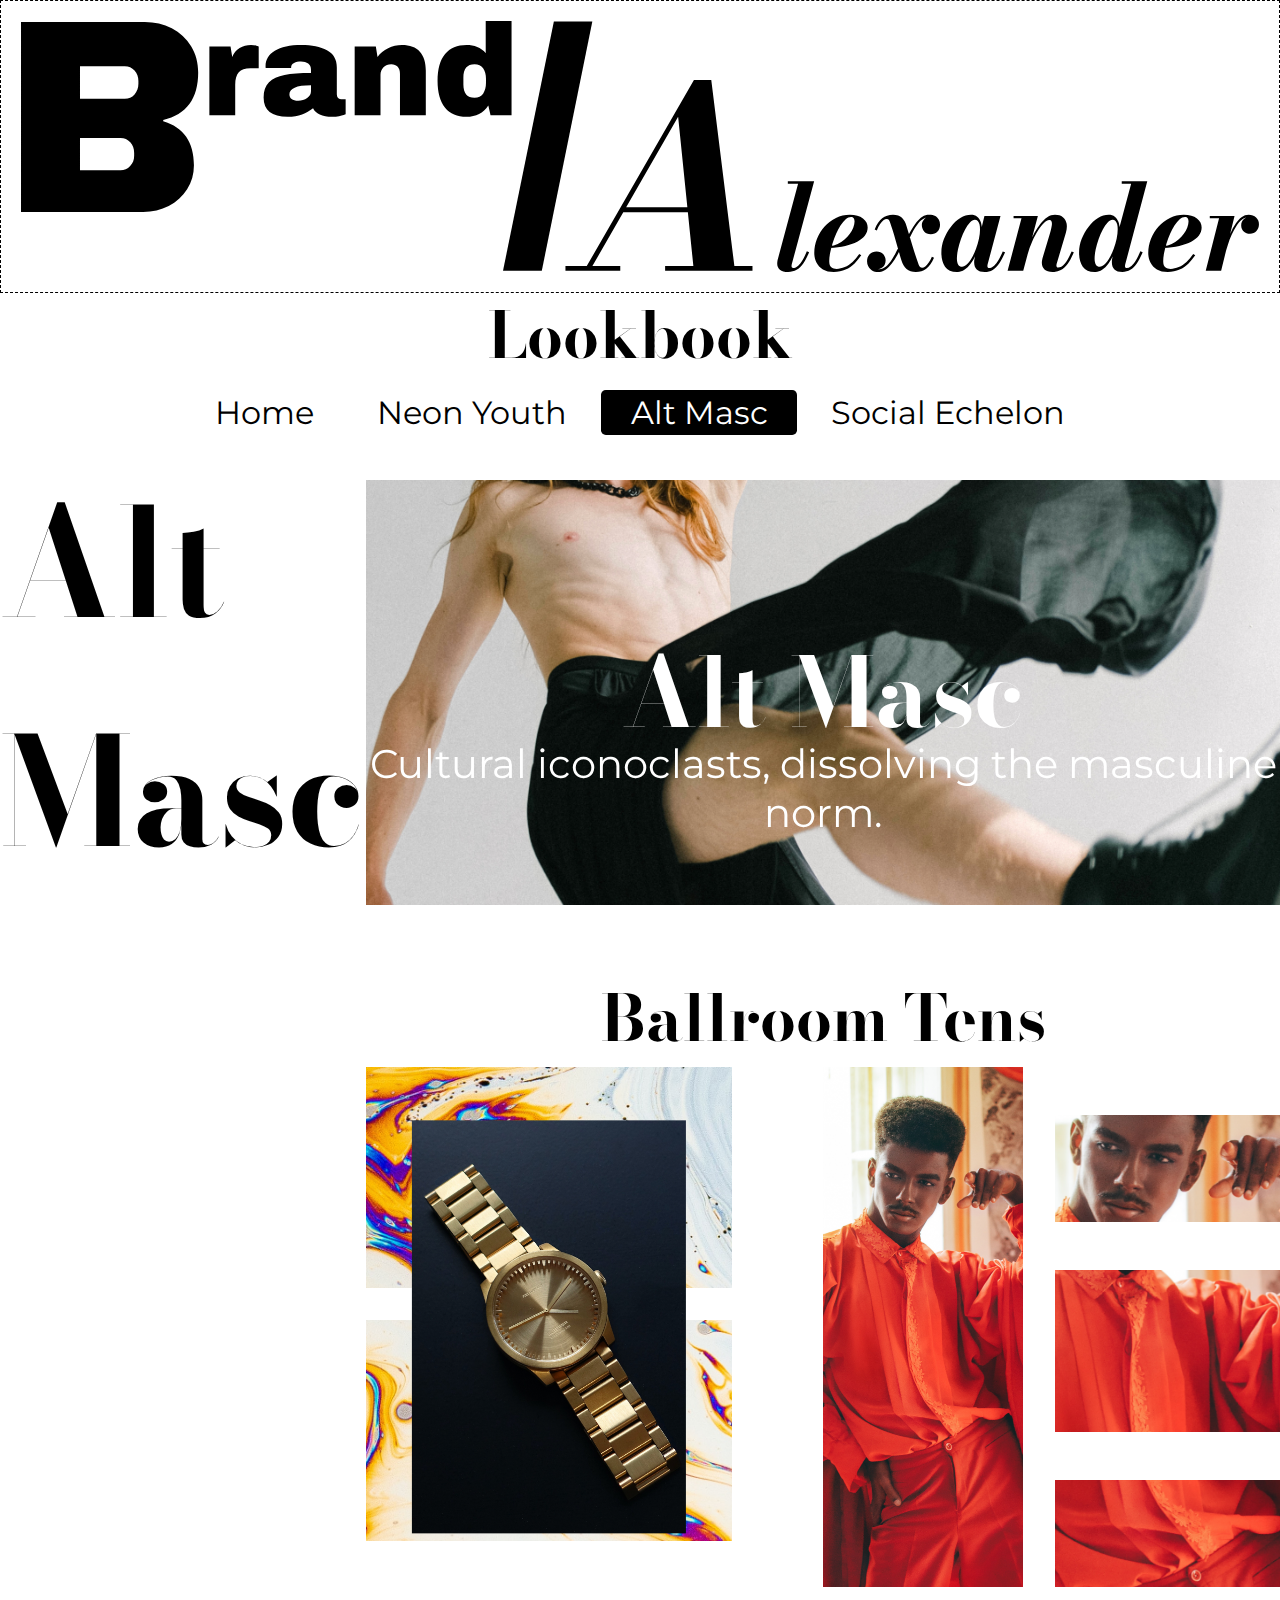
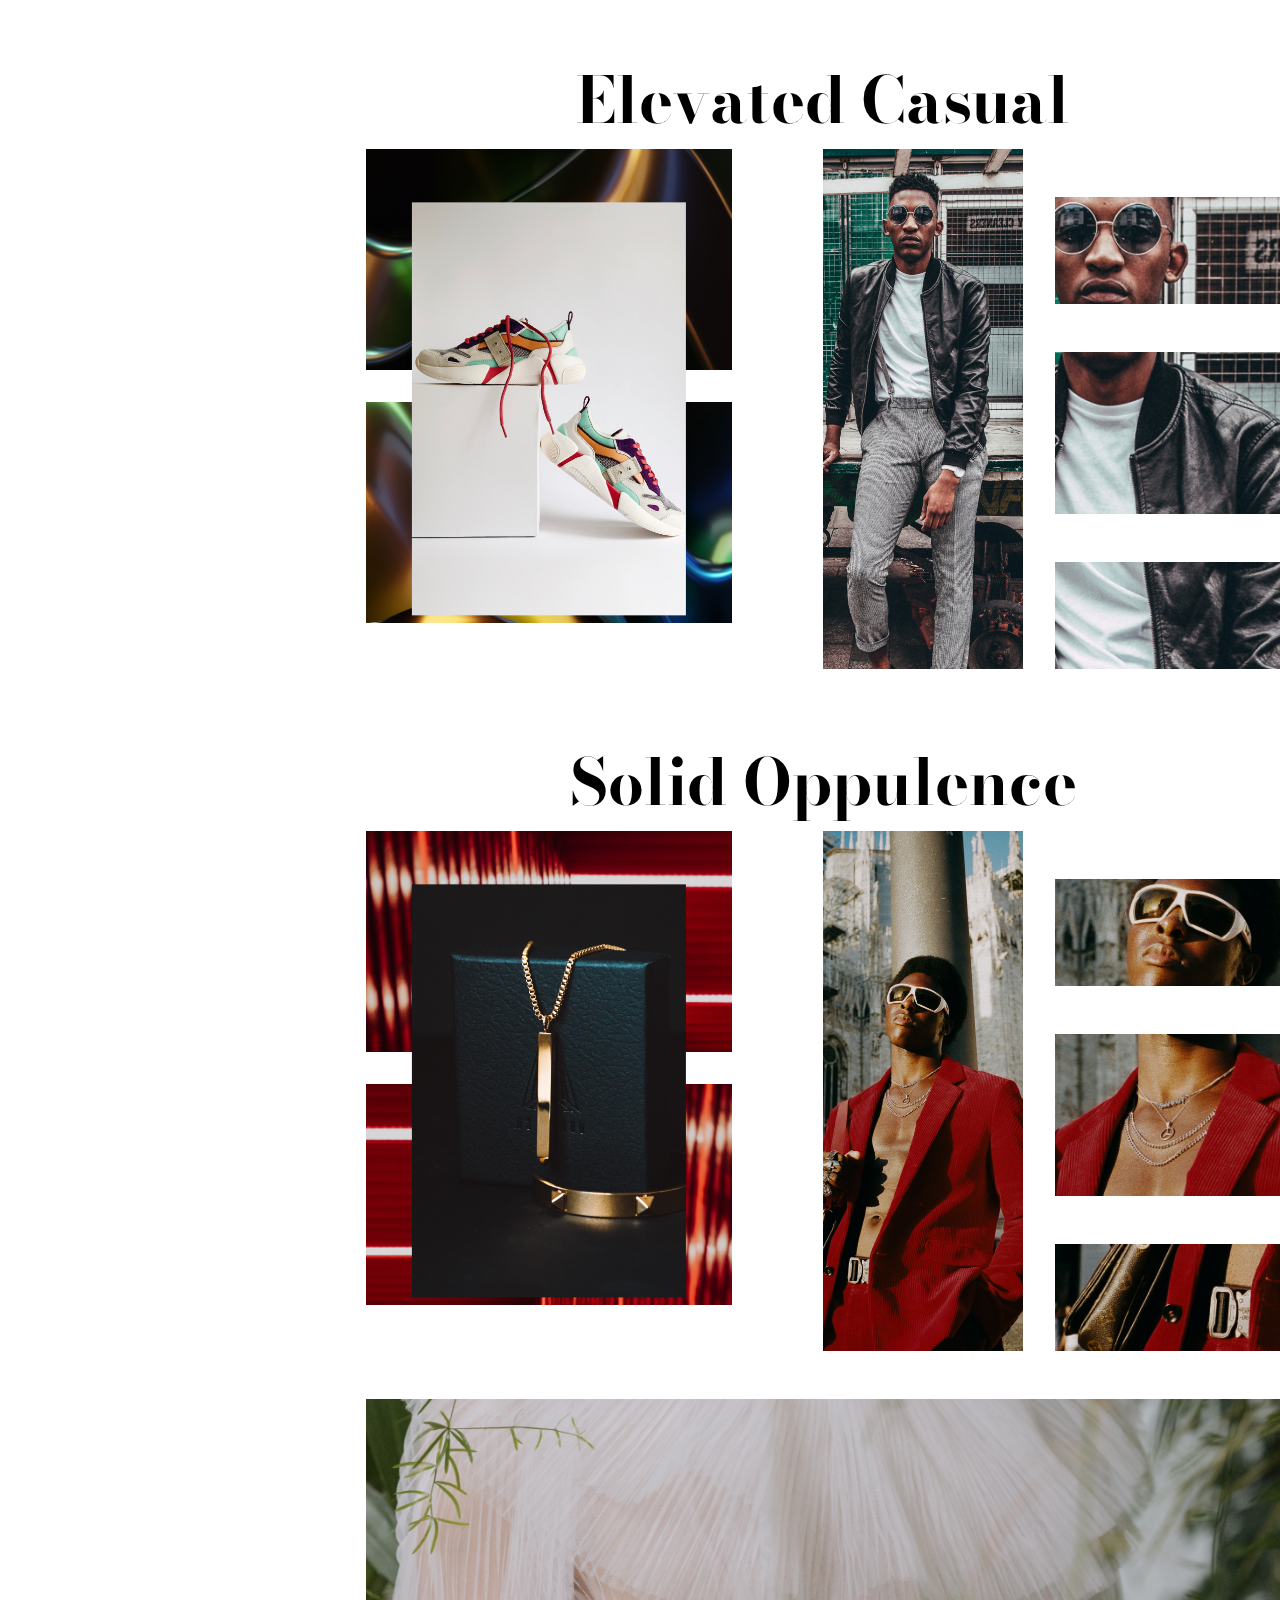
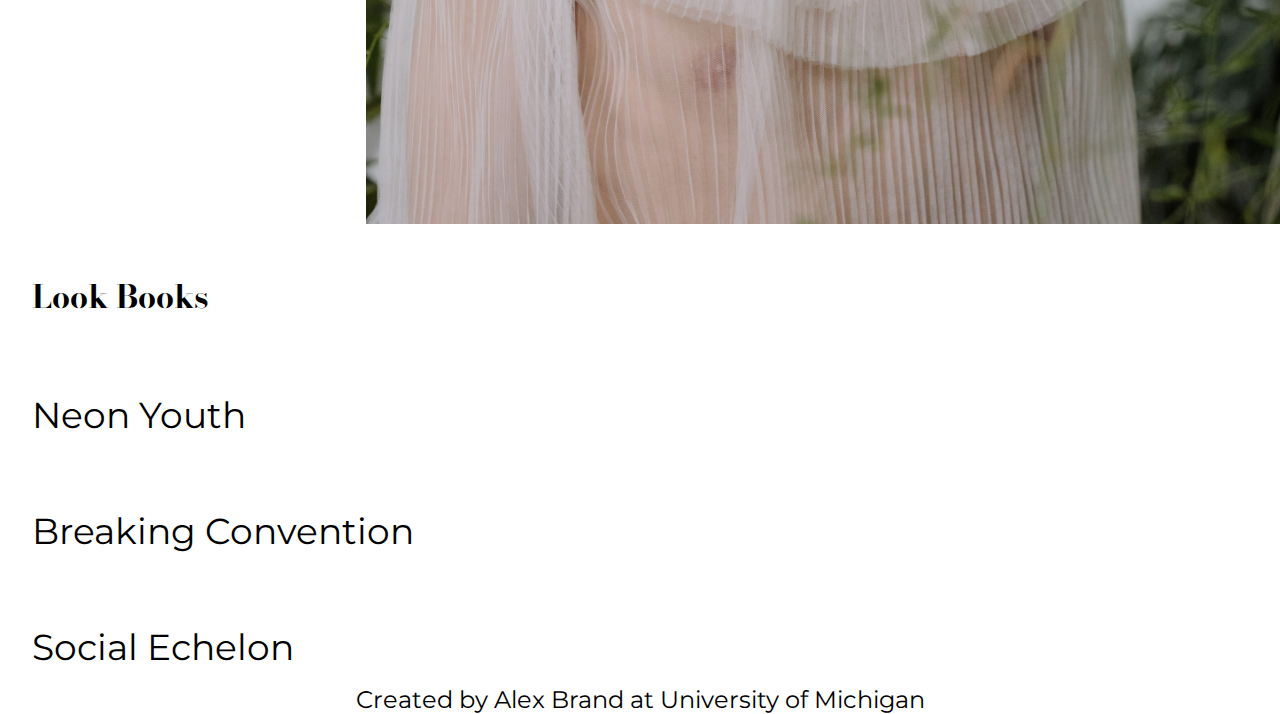
==== alt_masc.html @ 90c5f8cb "Add files via upload" ====
<!DOCTYPE html>
<html lang ="en">
    <head>
        <meta charset="UTF-8">
        <meta name="keywords" content="HTML, CSS,">
        <meta name="description" content="Contemporary fashion lookbook">
        <meta name="author" content="Alex Brand">
        <meta name="viewport" content="width=device-width, initial-scale=1.0">
        <title>Look Book!</title>
        <link rel="preconnect" href="https://fonts.googleapis.com">
        <link rel="preconnect" href="https://fonts.gstatic.com" crossorigin>
        <link href="https://fonts.googleapis.com/css2?family=Bodoni+Moda:opsz,wght@6..96,700&family=Montserrat&display=swap" rel="stylesheet">
        <link rel = "stylesheet" href = "css/alt_masc.css">
    </head>
    <body>
        <a class = "skip" href="#skip">Skip to Main Content</a>
        <header>
            <div id="logo">
                <a href = "index.html"><img src ="images/fp339_logo.svg" alt="brand alexander logo"></a>
            </div>

            <h1>Lookbook</h1>

            <nav id="header_nav">
                <ul>
                    <li id = "home"><a href="index.html">Home</a></li>
                    <li id = "neon"><a href="neon_youth.html">Neon Youth</a></li>
                    <li id = "alt_masc" class="focus"><a href="alt_masc.html">Alt Masc</a></li>
                    <li id = "echelon"><a href="social_echelon.html">Social Echelon</a></li>
                </ul>
            </nav>

        </header>

        <main id = "skip" class = "flex">
            <aside id="hide">
                <h2 id = "sticky_slide">Alt Masc</h2>
            </aside>
            <div>
                <div id="header_hero" class="tabbed" tabindex="0">
                    <img src="images/home/black_skirt_kick.png" alt="man in black flowing skirt and combat boots kicking towards the">
                        <h2 class="tabbed" tabindex="0">Alt Masc</h2>
                        <p class="tabbed" tabindex="0">
                            Cultural iconoclasts, dissolving the masculine norm.
                        </p>
                </div>

                <div class="section_header">
                    <h2 class="tabbed" tabindex="0">Ballroom Tens</h2>
                </div>

                <div class = "model_right flex">
                    <div class="product_spread tabbed" tabindex="0" aria-describedby="gold_watch">
                        <!--Because the img below with id="gold_watch" is skipped by tab indexing due to the necessity of treating this div and it's contents as 1 object for
                        tab accessibility, the aria-describedby attribute is supplied to access the alt text of the image when viewed by screen readers-->
                        <div class="product">
                            <img class="product_image" src="images/breaking_convention/gold_watch.png" alt="minimalist, masculine gold time piece">
                            <span id="gold_watch" class="aria_alt">minimalist, masculine, gold time piece</span>
                        </div>

                        <div class="product_background flex">
                            <img src="images/breaking_convention/neg_swirl_top.png" alt=""> <!--background image-->
                            <img src="images/breaking_convention/neg_swirl_bot.png" alt=""> <!--background image-->
                        </div>
                    </div>
                    <div class="model_spread flex">
                        <div id="ballroom_tens" class="fashion_img tabbed" role = "img" aria-label="young black man with high top fade wearing a flowey, caped, saffron orange, suit set" tabindex="0">
                            <!--Image included as background image to facilitate easier layout construction. 
                                role = img specifies how aria readers should categorize this div 
                                and the aria-label specifies alt text for screen readers-->
                        </div>
                        <div class="details">
                            <div class="detail_thumb tabbed" tabindex="0">
                                <img src="images/breaking_convention/vogue_cut1.png" alt="detail crop of the young man's facial expression and angular hand gesture reminiscent of queer ballroom culture">
                            </div>

                            <div class="detail_thumb tabbed" tabindex="0">
                                <img src="images/breaking_convention/vogue_cut2.png" alt="detail crop of the front panel details of the young man's dress shirt with floral embroidered detailing down the button line">
                            </div>

                            <div class="detail_thumb tabbed" tabindex="0">
                                <img src="images/breaking_convention/vogue_cut3.png" alt="detail crop of the lower section of the dress shirt tucked into the clean waistline of the suit pants">
                            </div>
                        </div>
                    </div>
                </div>

                <div class="section_header">
                    <h2 class = "tabbed" tabindex="0">Elevated Casual</h2>
                </div>

                <div class = "model_left flex">
                    <div class="product_spread tabbed" tabindex="0" aria-describedby="designer_shoe"> 
                        <!--Because the img below with id="designer_shoe" is skipped by tab indexing due to the necessity of treating this div and it's contents as 1 object for
                        tab accessibility, the aria-describedby attribute is supplied to access the alt text of the image when viewed by screen readers-->
                        <div class="product">
                            <img class="product_image" src="images/breaking_convention/designer_shoe.png" alt="white, red, orange, and teal designer tennis shoes with athletic detailing">
                            <span id="designer_shoe" class="aria_alt">white, red, orange and teal designer shoes with athletic detailing</span>
                        </div>

                        <div class="product_background flex">
                            <img src="images/breaking_convention/wave_top.png" alt=""> <!--background image-->
                            <img src="images/breaking_convention//wave_bottom.png" alt=""> <!--background image-->
                        </div>
                    </div>
                    <div class="model_spread flex">
                        <div id="elevated_casual" class="fashion_img tabbed" role = "img" aria-label="young black man wearing round sunglasses, a black leather jacket, and grey plaid dresspants with suspenders" tabindex="0">
                            <!--Image included as background image to facilitate easier layout construction. 
                                role = img specifies how aria readers should categorize this div 
                                and the aria-label specifies alt text for screen readers-->
                        </div>
                        <div class="details">
                            <div class="detail_thumb tabbed" tabindex="0">
                                <img src="images/breaking_convention/leather_cut1.png" alt="detail crop of young man wearing round sunglasses">
                            </div>

                            <div class="detail_thumb tabbed" tabindex="0">
                                <img src="images/breaking_convention/leather_cut2.png" alt="detail crop of sporty colar details on black leather jacket">
                            </div>

                            <div class="detail_thumb tabbed" tabindex="0">
                                <img src="images/breaking_convention/leather_cut3.png" alt="detail crop of zipper detail and paired white t-shirt on black leather jacket">
                            </div>
                        </div>
                    </div>
                </div>

                <div class="section_header">
                    <h2 class="tabbed" tabindex="0">Solid Oppulence</h2>
                </div>

                <div class = "model_right flex">
                    <div class="product_spread tabbed" tabindex="0" aria-describedby="gold_jewelery">
                        <!--Because the img below with id="gold_jewelry" is skipped by tab indexing due to the necessity of treating this div and it's contents as 1 object for
                        tab accessibility, the aria-describedby attribute is supplied to access the alt text of the image when viewed by screen readers-->
                        <div class="product">
                            <img class="product_image" src="images/breaking_convention/gold_jewelery.png" alt="rectangular gold pendant charm on gold chain paired with gold, pyramid spike bangle">
                            <span id="gold_jewelery" class="aria_alt">rectangular gold pendant charm on gold chain paired with gold, pyramid spike bangle</span>
                        </div>

                        <div class="product_background flex">
                            <img src="images/breaking_convention/redelectric_top.png" alt=""> <!--background image-->
                            <img src="images/breaking_convention/redelectric_bottom.png" alt=""> <!--background image-->
                        </div>
                    </div>
                    <div class="model_spread flex">
                        <div id="solid_opulence" class="fashion_img tabbed" role="img" aria-label="black man wearing a maroon suit jacket, lots of jewelry, white sunglasses, and a louis vuitton side satchel" tabindex="0">
                            <!--Image included as background image to facilitate easier layout construction. 
                                role = img specifies how aria readers should categorize this div 
                                and the aria-label specifies alt text for screen readers-->
                        </div>
                        <div class="details">
                            <div class="detail_thumb tabbed" tabindex="0">
                                <img src="images/breaking_convention/vuitton_cut1.png" alt="detail crop of futuristic, squared white sunglasses">
                            </div>

                            <div class="detail_thumb tabbed" tabindex="0">
                                <img src="images/breaking_convention/vuitton_cut2.png" alt="detail crop of man's jewelry including a mercedes benz emblem, chunky silver chains, and a necklace spelling focus backwards ">
                            </div>

                            <div class="detail_thumb tabbed" tabindex="0">
                                <img src="images/breaking_convention/vuitton_cut3.png" alt="detail crop of designer belt, and louis vuitton print">
                            </div>
                        </div>
                    </div>
                </div>

                <div id="footer_img" class="tabbed" tabindex="0">
                    <img src="images/breaking_convention/femme.png" alt="young man wearing a shear, pleated, white chiffon blouse with oversized, radial colar">
            </div>
        </main>

        <footer>
            <div>
                <h3 class="tabbed" tabindex="0">Look Books</h3>
                <ul id="footer_nav">
                    <li><a href="neon_youth.html" class="tabbed">Neon Youth</a></li>
                    <li><a href="breaking_conventions.html" class="tabbed">Breaking Convention</a></li>
                    <li><a href="social_echelon.html" class="tabbed">Social Echelon</a></li>
                </ul>
            </div>
            <p>Created by Alex Brand at University of Michigan</p>
        </footer>
    </body>
</html>
---- css/alt_masc.css ----
/* Default body styles */
body {width: 100%; margin: 0; background-color:white;}
h1, h2, h3 {font-family:"Bodoni Moda", Serif;}
a, p {font-family: "Montserrat", sans-serif;}

/* Skip to Main */
.skip {position: absolute; top: -40px; background-color: black; padding: 10px; }
.skip:focus {top: 10px;}

/* Header */
#logo {width: 100%;}
#logo a {display: block;}
#logo img {box-sizing: border-box; padding: 20px; width: 100%;}

header h1 {width: 100%; text-align: center; font-size: 4em; line-height: 1em;
           margin: 0; padding: 10px 0 10px 0;}

#header_nav {width: 100%}
#header_nav ul {text-decoration: none; padding: 0; margin: 1em auto 1em auto;
                           text-align: center;}
#header_nav li {display: inline; padding: .5em .5em .5em .5em;}
#header_nav a {text-decoration: none; padding: .3em; font-size: 1em;}


/* link styles */
a:link {color: black; text-decoration: none;}
a:visited {color: red;}
a:hover {border: 1px dashed black;}
a:active {border: 2px bevel red;}

.focus {background-color: black; border-radius: .3em;}
.focus a {color: white;}
.focus a:hover {border: 1px dashed white;}


img {width: 100%; display: block;}

/* Main Content */

#hide {display: none;}

#header_hero {margin-top: 2rem; position: relative; width: 100%}
#header_hero h2 {text-align: center; font-size: 2em; margin: 0; position: absolute; width: 100%;
                 top: 50%; left: 50%; color: white; transform: translate(-50%, -50%)}
#header_hero p {text-align: center; font-size: 1.5em; margin-top: .1em; width: 100%;
                position: absolute; top: 60%; left:50%; color: white; transform: translate(-50%)}
#header_hero img:hover {transform: scaleX(-1); filter: grayscale(90%)}

/* Flex Setup */
.flex {display: flex;}
.product_background {flex-direction: column;}
.model_right {flex-direction: column;}
.model_left {flex-direction: column;}
.model_spread {flex-direction: column;}
.details {margin-top: 3em;}
.detail_thumb {box-sizing: border-box; padding-top: 3em;}

/* Images for Alt Masc */
#ballroom_tens {margin-top: 3em; background: url("../images/breaking_convention/orange_vogue.png") no-repeat center/cover; width: 100%; height: 800px; display: block;}
#elevated_casual {margin-top: 3em; background: url("../images/breaking_convention/leather_rush.png") no-repeat center/cover; width: 100%; height: 800px; display: block;}
#solid_opulence {margin-top: 3em; background: url("../images/breaking_convention/red_vuitton.png") no-repeat center/cover; width: 100%; height: 800px; display: block;}

.product_spread {position: relative;}
.product_background {margin-top: 3em;}
.product {position: absolute; width: 75%; top: 50%; left: 50%;
          transform: translate(-50%, -50%);}
.product_background img:nth-child(2n) {padding-top: 2em;}

#footer_img{margin-top: 3em;}

/* Footer */
footer {width: 100%; background-color: white; margin-top: 3em;}
footer p {margin: 0;}
footer h3 {margin: 0;}
footer div {margin-bottom: 1em; margin-left: 1em;}
#footer_nav {margin: 0; padding: 0;}
#footer_nav li {padding-top: 1em; list-style: none;}
#footer_nav a {list-style: none;}

/* Focus Styles */
.tabbed:focus {border: solid 4px red;}

/* Aria consideration */
.aria_alt {display: none;}

/* Media Queries */
@media screen and (min-width: 750px) {
    #header_nav a {font-size: 1.5em; padding: .3em}
    #header_nav li {display: inline; padding: 1.25em 1.25em .5em 1.25em;}
    .nav_imgs h2 {font-size: 3em;}
    .nav_imgs p {font-size: 1.25em;}
    h3 {font-size: 2em;}
    #footer_nav {font-size: 1.5em;}
    .section_header h2 {font-size: 2em;}
}

@media screen and (min-width: 1250px) {
    /* Header */
    #header_hero h2 {font-size: 6em;}
    #header_hero p {font-size: 2.5em;}
    #header_nav a {font-size: 2em;}

    /* Main */
    #hide {display: block;}
    #directory_image_links {width: 60%;}
    #hide {display: block; width: 30%;}
    #sticky_slide {font-size: 150px; position: sticky; margin: 0; top: 50px;}
    #main_header {display: none;}

    .product_background img:nth-child(2n) {padding-top: 3em;}

    .section_header {font-size: 2em; text-align: center;}
    .section_header h2 {margin: 1em 0 0 0;}

    /* Model Content */

    .product {top: 50%;}
    
    /* Flex */
    .flex {display: flex; flex-direction: row;}
    .product_spread {width: 40%;}
    .product_background {flex-direction: column; margin-top: 0; align-content:space-between;}
    .product_background img:nth-child(2n) {padding-top: 2em;}
    .model_right {flex-direction: row; justify-content: space-between;}
    .model_left {flex-direction: row; justify-content: space-between;}
    .model_spread {width: 50%}
    .details {margin: 0 0 0 2em; display: flex; flex-flow: column; align-items: flex-start; justify-content: space-between;}
    .detail_thumb {margin: 0;}

    /* Alt Masc images */
    #ballroom_tens {margin:0; height: initial;}
    #elevated_casual {margin:0; height: initial;}
    #solid_opulence {margin:0; height: initial;}
    
    /* Footer */
    footer div {margin-left: 2em;}
    footer h3 {font-size: 2em;}
    footer ul {margin: 0; padding: 0; list-style: none;}
    footer li {text-decoration: none; margin-top: 1em; font-size: 1.5em;}
    footer p {text-align: center; font-size: 1.5em;}
}
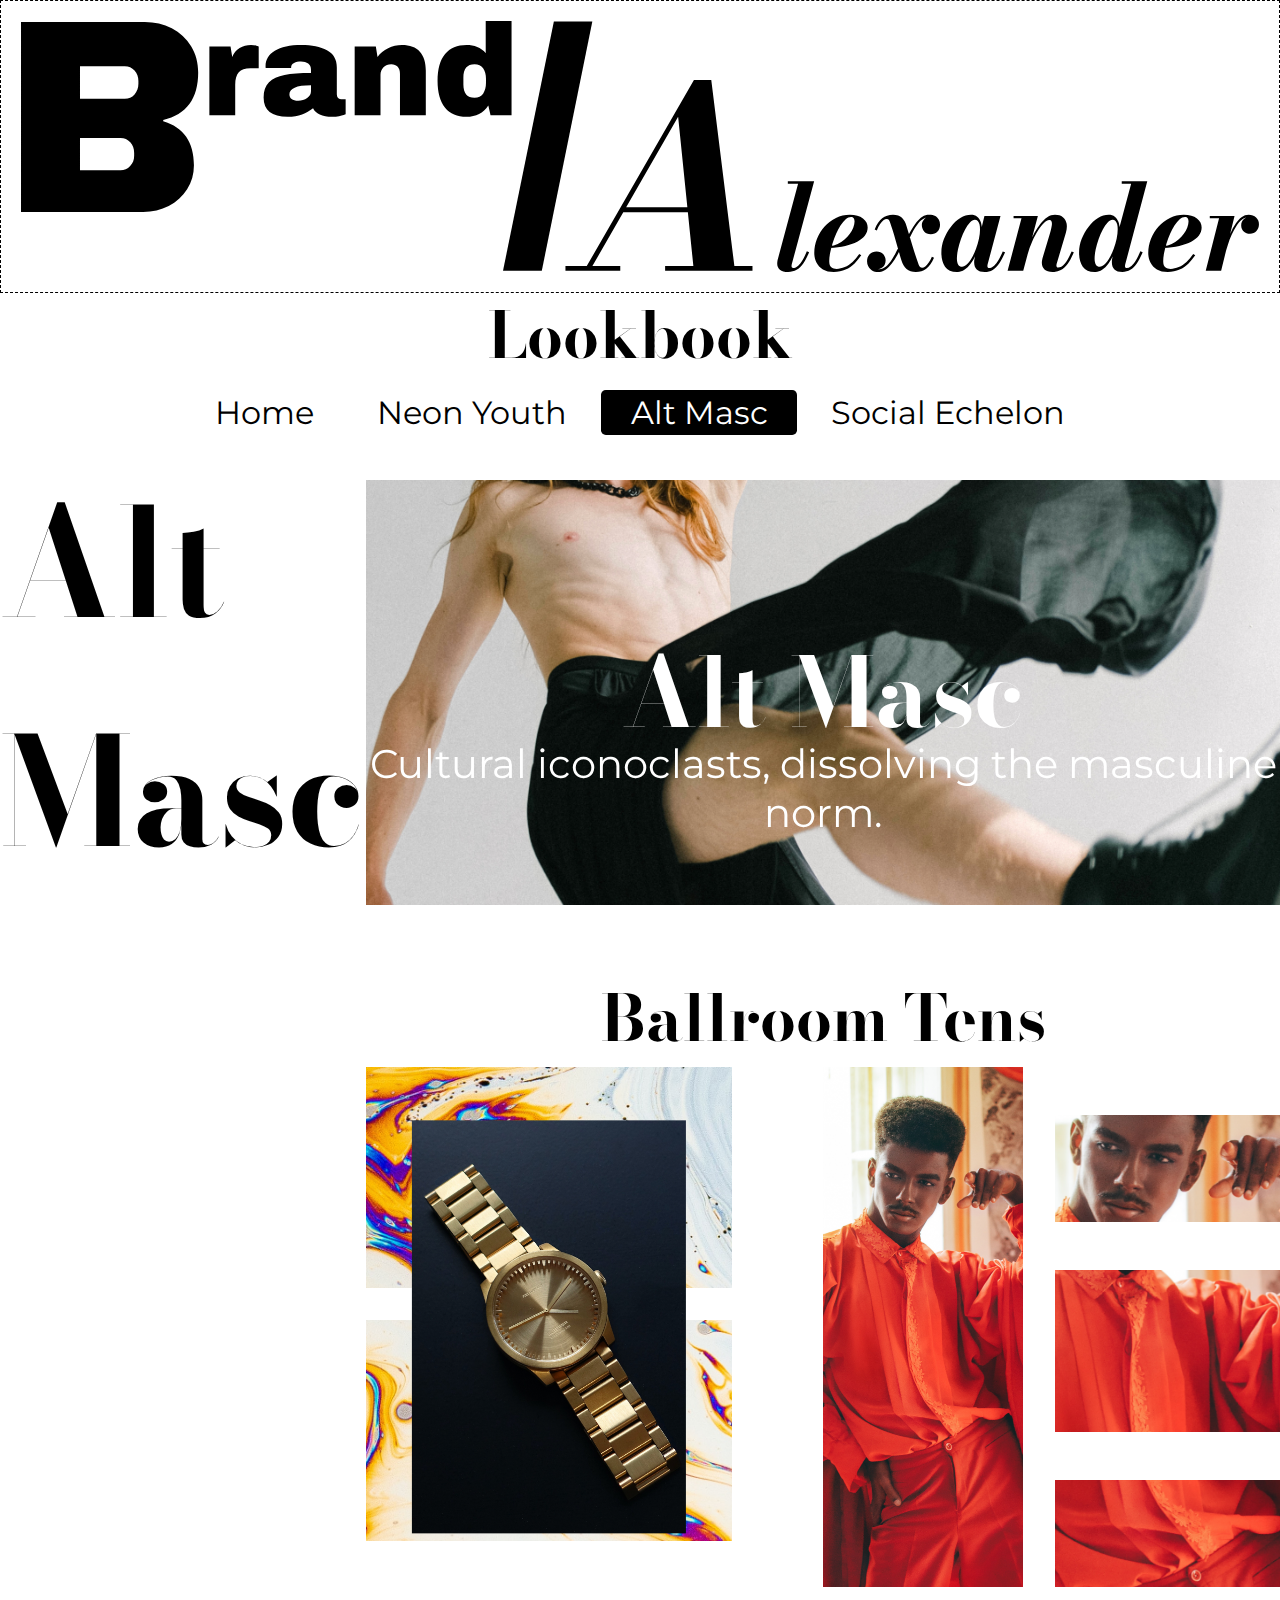
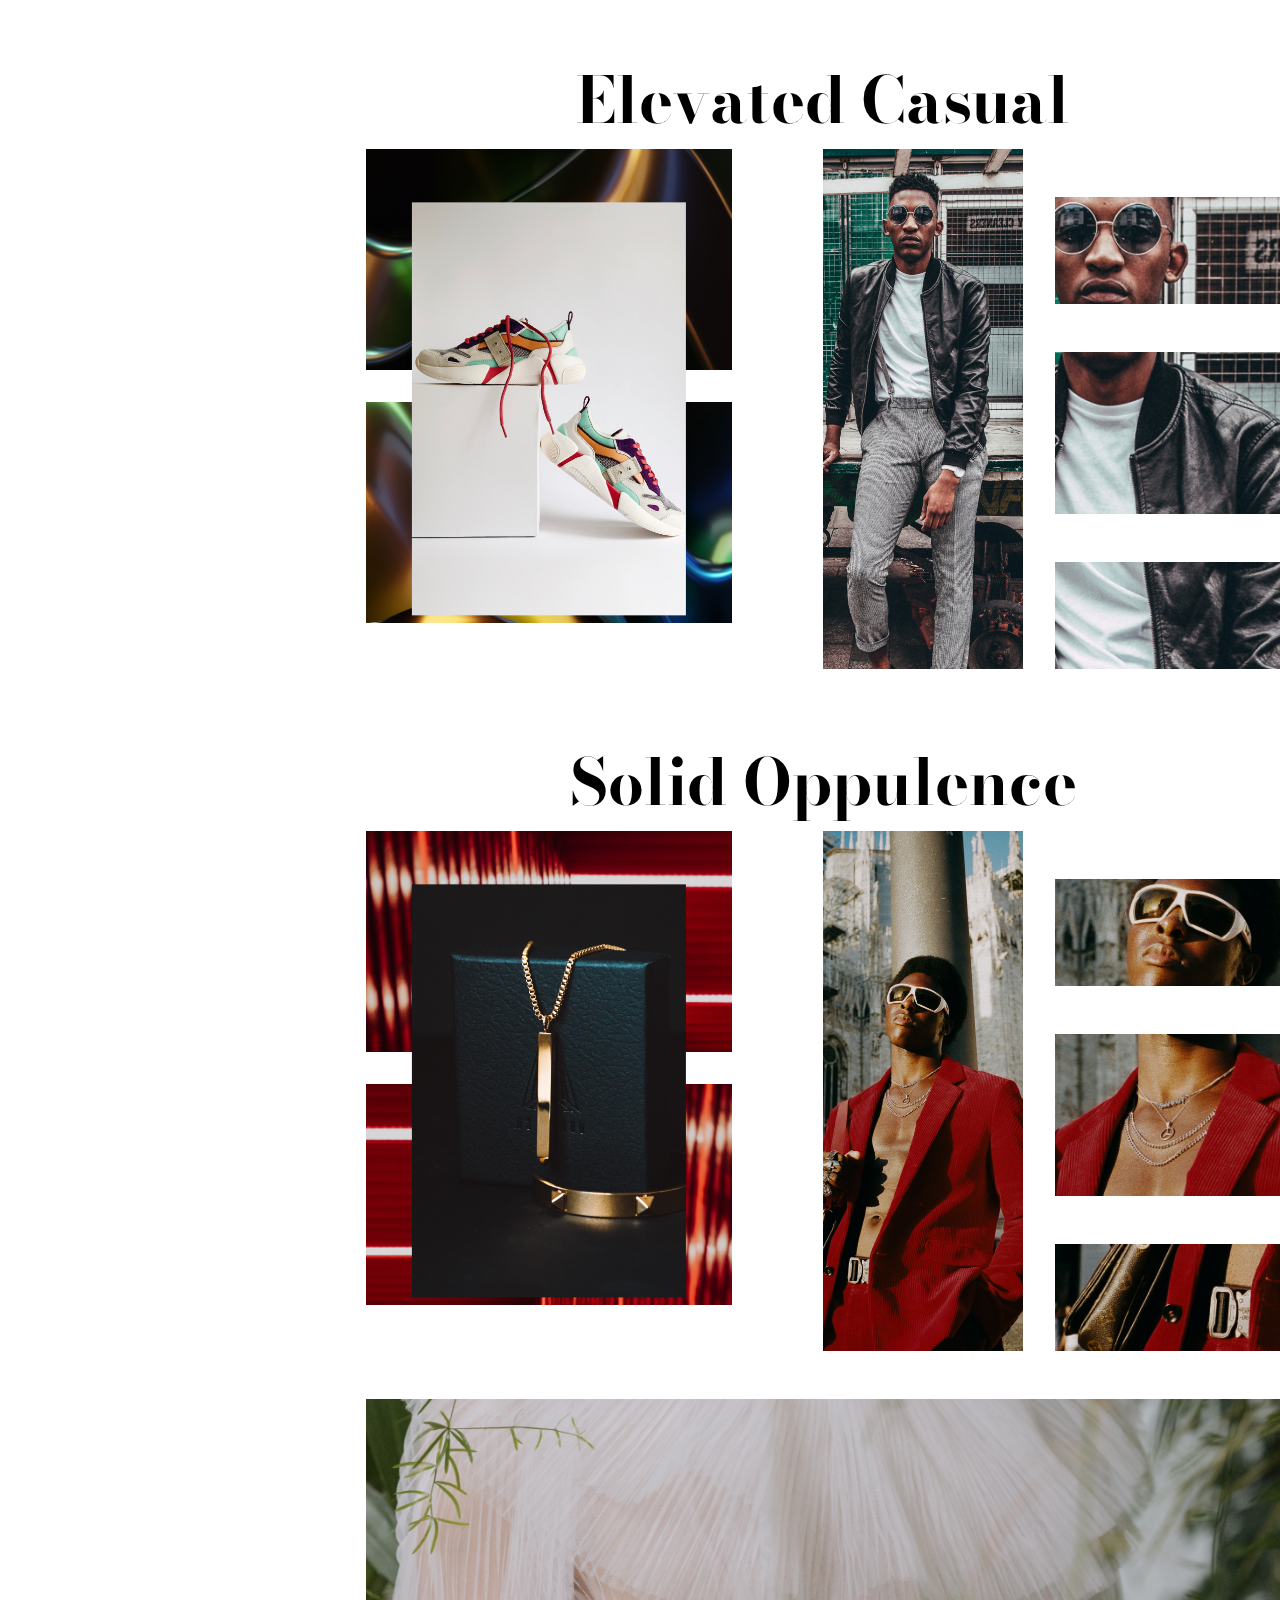
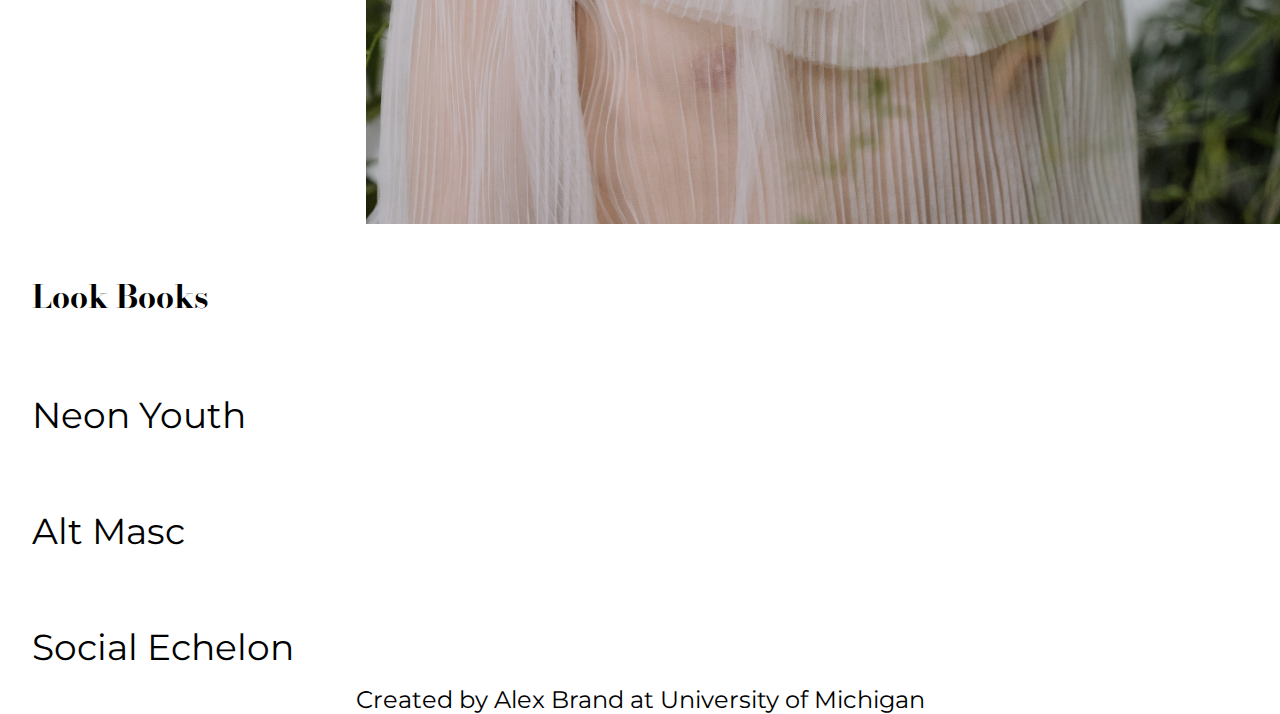
==== commit 259f1126: "Update alt_masc.html" ====
--- a/alt_masc.html
+++ b/alt_masc.html
@@ -175,11 +175,11 @@
                 <h3 class="tabbed" tabindex="0">Look Books</h3>
                 <ul id="footer_nav">
                     <li><a href="neon_youth.html" class="tabbed">Neon Youth</a></li>
-                    <li><a href="breaking_conventions.html" class="tabbed">Breaking Convention</a></li>
+                    <li><a href="alt_masc.html" class="tabbed">Alt Masc</a></li>
                     <li><a href="social_echelon.html" class="tabbed">Social Echelon</a></li>
                 </ul>
             </div>
             <p>Created by Alex Brand at University of Michigan</p>
         </footer>
     </body>
-</html>+</html>
